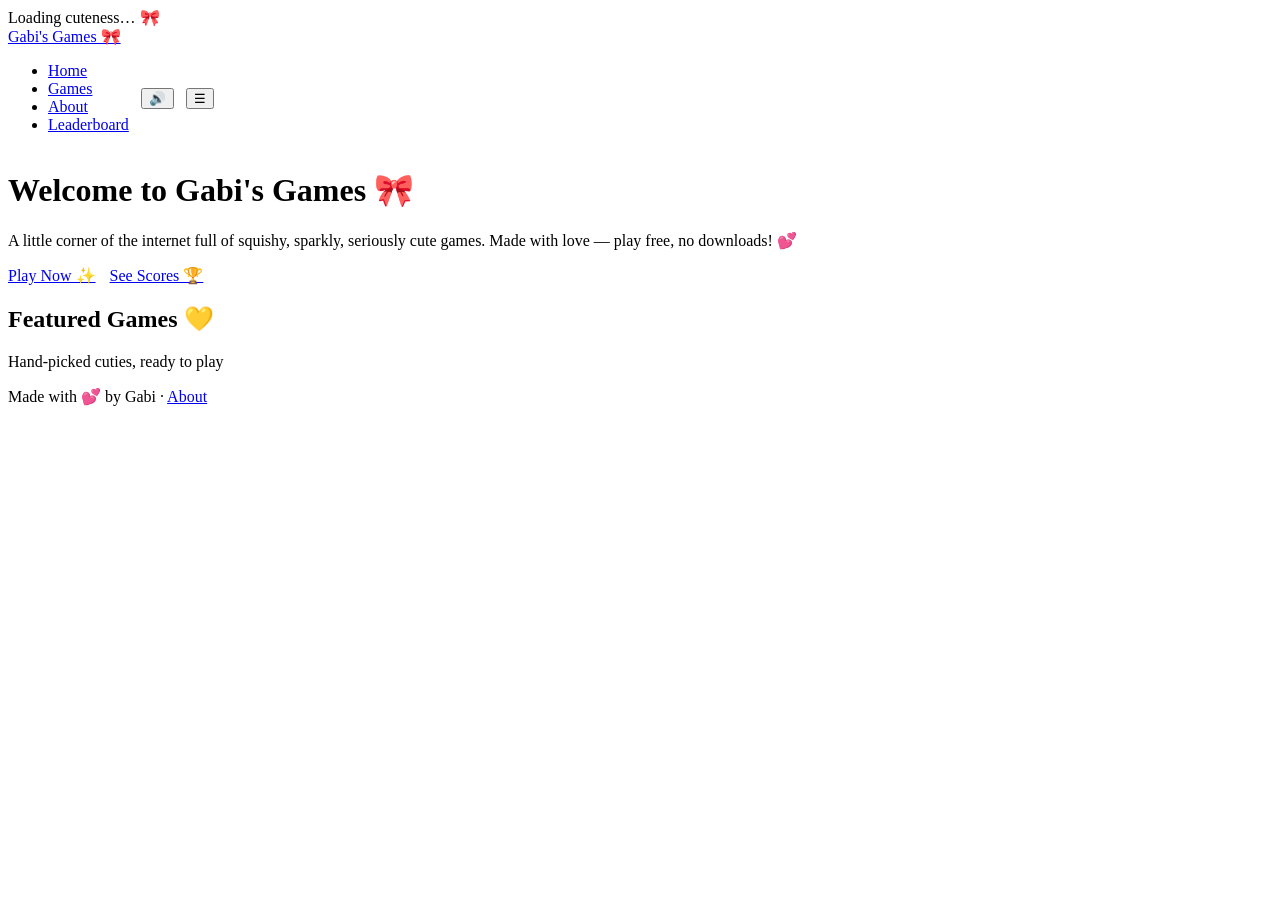
==== index.html @ e1b0ac3e "Add initial index.html for Gabi's Games" ====
<!DOCTYPE html>
<html lang="en">
<head>
  <meta charset="UTF-8">
  <meta name="viewport" content="width=device-width, initial-scale=1.0">
  <!-- ===== SEO + SOCIAL META (edit text/URLs to match your site) ===== -->
  <title>Gabi's Games 🎀 — Cute Browser Games</title>
  <meta name="description" content="Gabi's Games — a collection of adorable, free browser games. Play Squishy Butter Escape and climb the leaderboard!">
  <meta property="og:title" content="Gabi's Games 🎀">
  <meta property="og:description" content="Adorable free browser games. Play now & climb the leaderboard!">
  <meta property="og:type" content="website">
  <meta property="og:image" content="https://YOUR-USERNAME.github.io/gabis-games/og-image.png">
  <meta name="theme-color" content="#FFC0CB">
  <!-- ===== Fonts ===== -->
  <link rel="preconnect" href="https://fonts.googleapis.com">
  <link rel="preconnect" href="https://fonts.gstatic.com" crossorigin>
  <link href="https://fonts.googleapis.com/css2?family=Baloo+2:wght@500;700&family=Quicksand:wght@500;600;700&display=swap" rel="stylesheet">
  <link rel="stylesheet" href="css/styles.css">
</head>
<body>
  <!-- Cute loading animation -->
  <div id="loader"><div class="loader-cube"></div><div class="loader-text">Loading cuteness… 🎀</div></div>

  <!-- Navigation (copy this same <nav> onto every page; change 'active') -->
  <nav class="nav">
    <a class="nav__logo" href="index.html">Gabi's Games 🎀</a>
    <div style="display:flex;align-items:center;gap:12px">
      <ul class="nav__links">
        <li><a class="active" href="index.html">Home</a></li>
        <li><a href="games.html">Games</a></li>
        <li><a href="about.html">About</a></li>
        <li><a href="leaderboard.html">Leaderboard</a></li>
      </ul>
      <button class="mute-btn" aria-label="Toggle sound">🔊</button>
      <button class="nav__toggle" aria-label="Menu">☰</button>
    </div>
  </nav>

  <main>
    <!-- HERO -->
    <header class="hero">
      <div class="float float--1"></div><div class="float float--2"></div><div class="float float--3"></div>
      <h1>Welcome to <span class="grad">Gabi's Games</span> 🎀</h1>
      <p>A little corner of the internet full of squishy, sparkly, seriously cute games. Made with love — play free, no downloads! 💕</p>
      <a class="btn" href="games.html">Play Now ✨</a>
      <a class="btn btn--ghost" href="leaderboard.html" style="margin-left:10px">See Scores 🏆</a>
    </header>

    <!-- FEATURED GAMES (auto-filled from config.js) -->
    <section class="section">
      <h2 class="section__title">Featured Games 💛</h2>
      <p class="section__sub">Hand-picked cuties, ready to play</p>
      <div class="cards" id="featured-cards"></div>
    </section>
  </main>

  <footer class="footer">Made with 💕 by Gabi · <a href="about.html">About</a></footer>

  <!-- Scripts (order matters: config first) -->
  <script src="js/config.js"></script>
  <script src="js/audio.js"></script>
  <script src="js/leaderboard.js"></script>
  <script src="js/main.js"></script>
</body>
</html>
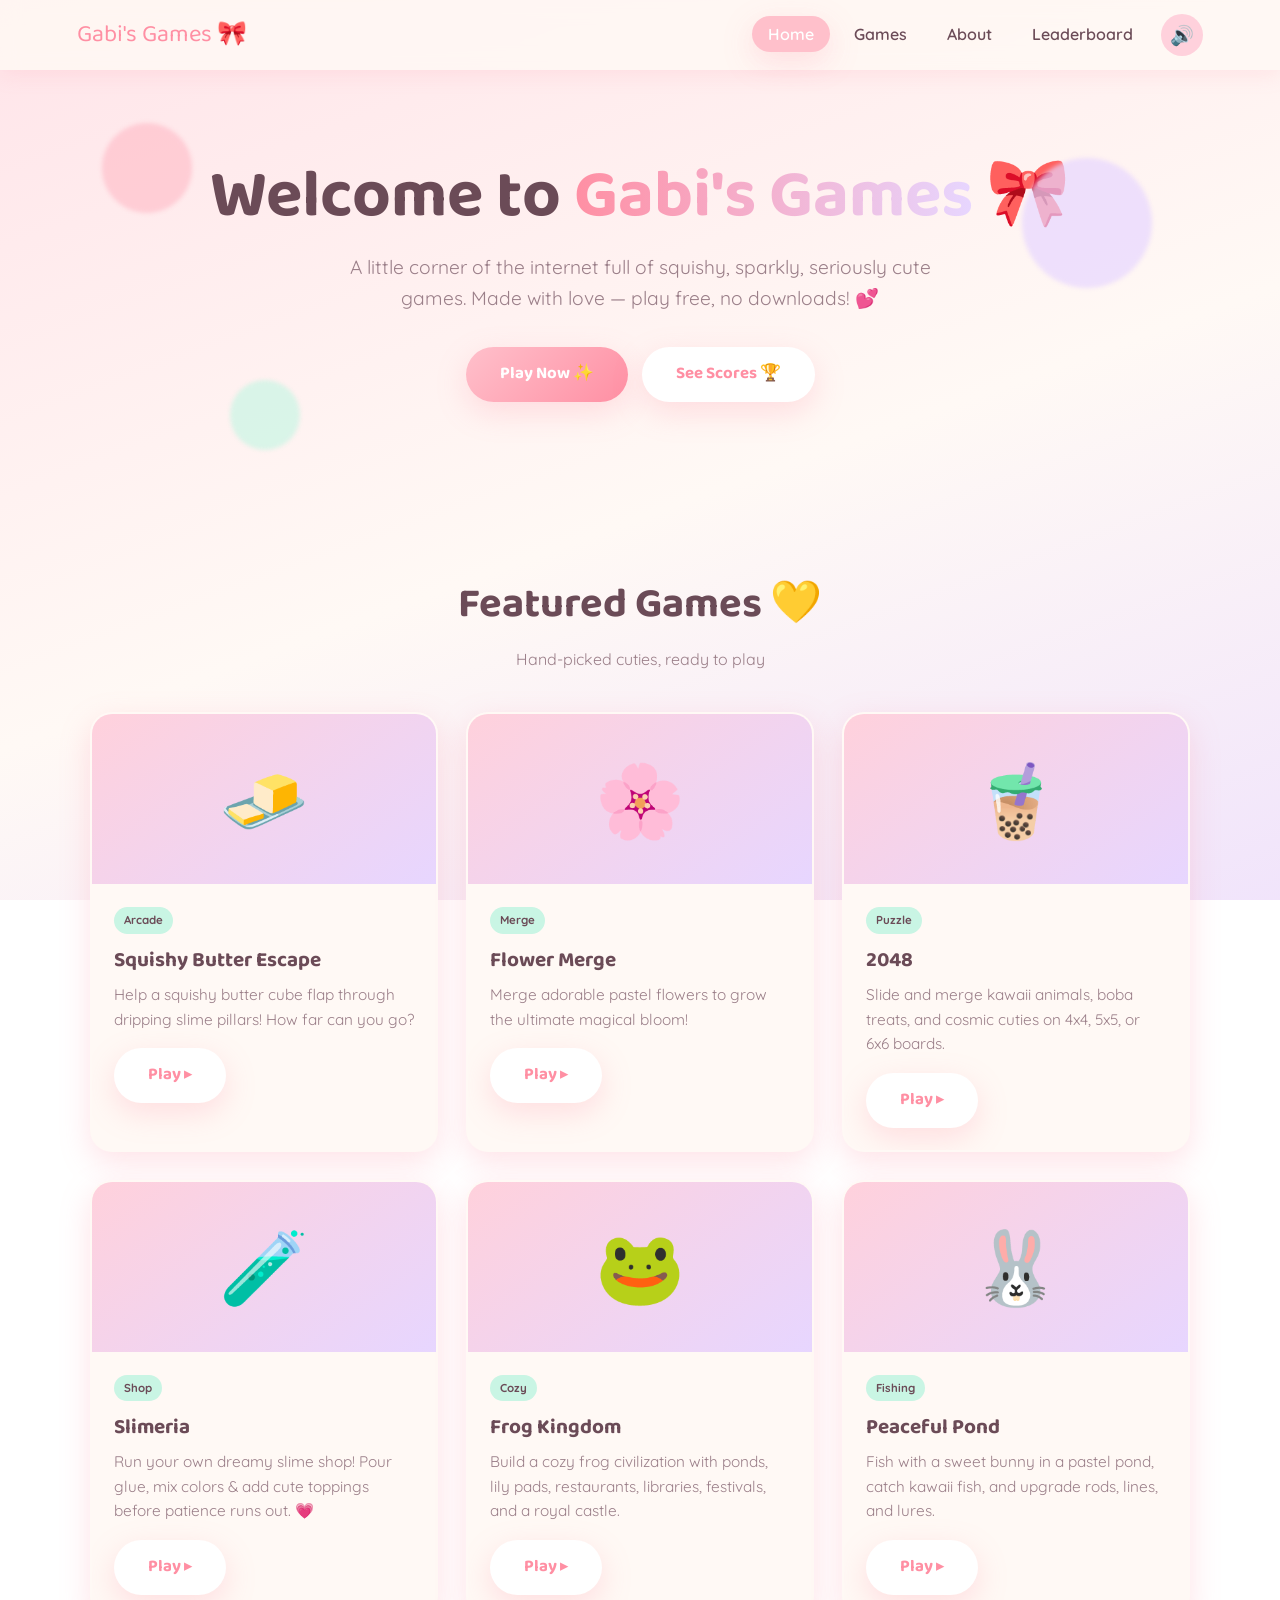
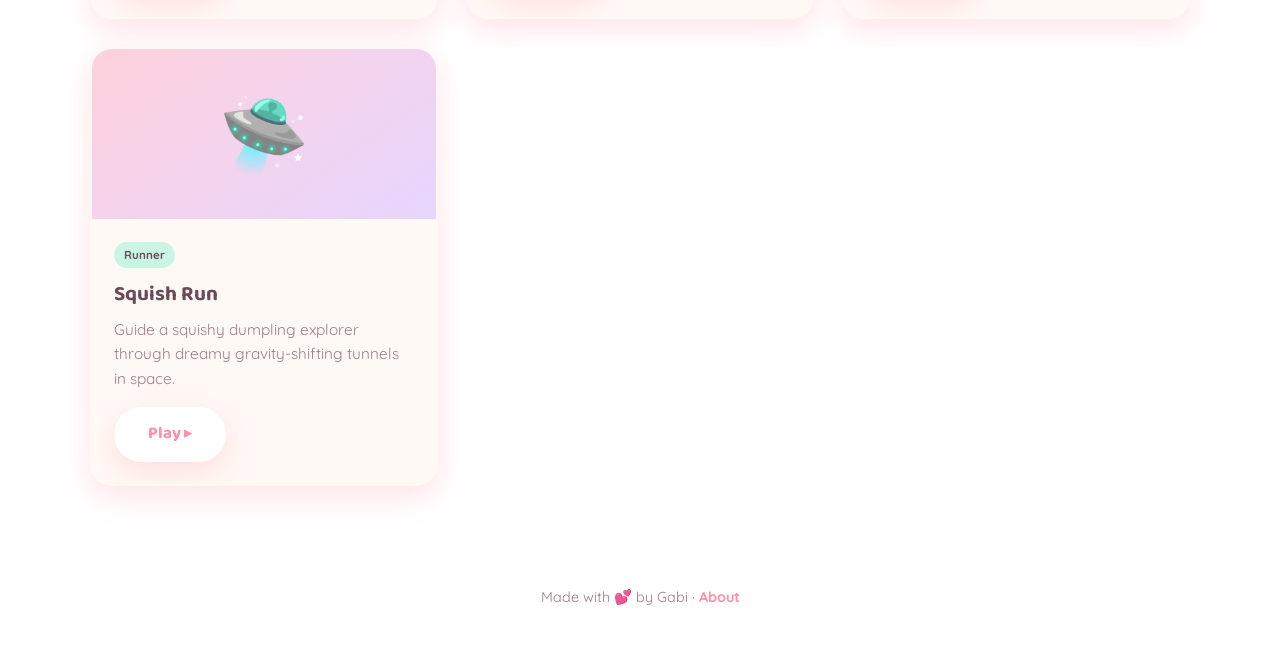
==== commit d256b189: "Rebuild Squish Run gravity runner" ====
--- a/index.html
+++ b/index.html
@@ -57,7 +57,7 @@
   <footer class="footer">Made with 💕 by Gabi · <a href="about.html">About</a></footer>
 
   <!-- Scripts (order matters: config first) -->
-  <script src="js/config.js"></script>
+  <script src="js/config.js?v=20260712"></script>
   <script src="js/audio.js"></script>
   <script src="js/leaderboard.js"></script>
   <script src="js/main.js"></script>
--- a/css/styles.css
+++ b/css/styles.css
@@ -0,0 +1,236 @@
+/* ============================================================
+   GABI'S GAMES — MAIN STYLESHEET 🎀
+   ------------------------------------------------------------
+   💡 HOW TO CHANGE COLORS: edit the variables in :root below.
+   Everything on the site pulls from these, so one change here
+   updates the whole website.
+   ============================================================ */
+
+:root {
+  /* ---- PASTEL PINK PALETTE (change these to re-theme!) ---- */
+  --pink-blush:  #FFE4E9;  /* lightest — page backgrounds        */
+  --pink-soft:   #FFD1DC;  /* main pastel pink                    */
+  --pink-rose:   #FFC0CB;  /* classic pink — buttons/cards        */
+  --pink-deep:   #FF8FA3;  /* accent for hovers/highlights        */
+  --lavender:    #E7D6FF;  /* soft complementary accent           */
+  --mint:        #C9F5E4;  /* soft complementary accent           */
+  --cream:       #FFF9F5;  /* card / panel background             */
+  --ink:         #6B4B57;  /* readable warm brown text (not black)*/
+  --ink-soft:    #9B7F89;  /* secondary text                      */
+  --white:       #FFFFFF;
+
+  /* ---- Typography ---- */
+  --font-head: 'Baloo 2', system-ui, sans-serif;  /* rounded, cute */
+  --font-body: 'Quicksand', system-ui, sans-serif;/* clean, rounded */
+
+  /* ---- Shape & motion ---- */
+  --radius: 22px;
+  --shadow: 0 10px 30px rgba(255, 143, 163, 0.25);
+  --shadow-lift: 0 16px 40px rgba(255, 143, 163, 0.38);
+  --transition: 0.28s cubic-bezier(0.34, 1.56, 0.64, 1); /* springy */
+}
+
+/* ---- RESET ---- */
+* { margin: 0; padding: 0; box-sizing: border-box; }
+html { scroll-behavior: smooth; }
+body {
+  font-family: var(--font-body);
+  color: var(--ink);
+  background: linear-gradient(160deg, var(--pink-blush) 0%, var(--cream) 55%, var(--lavender) 130%);
+  background-attachment: fixed;
+  min-height: 100vh;
+  line-height: 1.6;
+  overflow-x: hidden;
+}
+h1, h2, h3 { font-family: var(--font-head); font-weight: 700; color: var(--ink); }
+a { color: var(--pink-deep); text-decoration: none; }
+
+/* ============================================================
+   CUTE LOADING ANIMATION (shown until page + assets are ready)
+   ============================================================ */
+#loader {
+  position: fixed; inset: 0; z-index: 9999;
+  background: var(--pink-blush);
+  display: flex; flex-direction: column; align-items: center; justify-content: center;
+  gap: 18px; transition: opacity 0.5s ease, visibility 0.5s ease;
+}
+#loader.hidden { opacity: 0; visibility: hidden; }
+.loader-cube {
+  width: 60px; height: 60px; border-radius: 16px;
+  background: linear-gradient(145deg, #FFE08A, #FFC93C); /* butter yellow */
+  box-shadow: var(--shadow);
+  animation: squishBounce 0.9s infinite;
+  position: relative;
+}
+.loader-cube::before, .loader-cube::after { /* cute eyes */
+  content: ''; position: absolute; top: 22px; width: 8px; height: 8px;
+  background: var(--ink); border-radius: 50%;
+}
+.loader-cube::before { left: 16px; } .loader-cube::after { right: 16px; }
+.loader-text { font-family: var(--font-head); color: var(--pink-deep); font-size: 1.1rem; }
+@keyframes squishBounce {
+  0%,100% { transform: translateY(0) scale(1,1); }
+  30%     { transform: translateY(-24px) scale(0.9,1.1); }
+  55%     { transform: translateY(0) scale(1.15,0.85); } /* squish on land */
+  70%     { transform: translateY(0) scale(1,1); }
+}
+
+/* ============================================================
+   NAVIGATION BAR
+   ============================================================ */
+.nav {
+  position: sticky; top: 0; z-index: 100;
+  display: flex; align-items: center; justify-content: space-between;
+  padding: 14px 6vw;
+  background: rgba(255, 249, 245, 0.82);
+  backdrop-filter: blur(10px);
+  box-shadow: 0 4px 20px rgba(255,143,163,0.15);
+}
+.nav__logo { font-family: var(--font-head); font-size: 1.5rem; color: var(--pink-deep); }
+.nav__links { display: flex; gap: 8px; list-style: none; align-items: center; }
+.nav__links a {
+  padding: 8px 16px; border-radius: 999px; color: var(--ink);
+  font-weight: 600; transition: var(--transition);
+}
+.nav__links a:hover, .nav__links a.active {
+  background: var(--pink-rose); color: var(--white);
+  box-shadow: var(--shadow); transform: translateY(-2px);
+}
+.nav__toggle { display: none; font-size: 1.6rem; background: none; border: none; cursor: pointer; color: var(--pink-deep); }
+
+/* ---- Mute button (top-right, on every page) ---- */
+.mute-btn {
+  border: none; cursor: pointer; font-size: 1.2rem;
+  width: 42px; height: 42px; border-radius: 50%;
+  background: var(--pink-soft); color: var(--ink);
+  transition: var(--transition);
+}
+.mute-btn:hover { transform: scale(1.1) rotate(-8deg); box-shadow: var(--shadow); }
+
+/* ============================================================
+   PAGE TRANSITIONS + fade-in-on-scroll
+   ============================================================ */
+main { animation: pageIn 0.5s ease both; }
+@keyframes pageIn { from { opacity: 0; transform: translateY(12px); } to { opacity: 1; transform: none; } }
+.reveal { opacity: 0; transform: translateY(30px); transition: opacity 0.6s ease, transform 0.6s ease; }
+.reveal.visible { opacity: 1; transform: none; }
+
+/* ============================================================
+   HERO (Home)
+   ============================================================ */
+.hero {
+  position: relative; text-align: center;
+  padding: 90px 6vw 110px; overflow: hidden;
+}
+.hero h1 { font-size: clamp(2.4rem, 6vw, 4.2rem); line-height: 1.1; }
+.hero h1 .grad {
+  background: linear-gradient(90deg, var(--pink-deep), var(--lavender));
+  -webkit-background-clip: text; background-clip: text; color: transparent;
+}
+.hero p { font-size: 1.2rem; color: var(--ink-soft); max-width: 620px; margin: 18px auto 34px; }
+
+/* Floating decorative blobs (pure CSS, GPU-friendly transforms) */
+.float {
+  position: absolute; border-radius: 50%; filter: blur(2px);
+  opacity: 0.7; will-change: transform;
+  animation: floaty 7s ease-in-out infinite;
+}
+.float--1 { width: 90px;  height: 90px;  background: var(--pink-rose);  top: 12%; left: 8%;  }
+.float--2 { width: 130px; height: 130px; background: var(--lavender);   top: 20%; right: 10%; animation-delay: 1.5s; }
+.float--3 { width: 70px;  height: 70px;  background: var(--mint);       bottom: 14%; left: 18%; animation-delay: 3s; }
+@keyframes floaty {
+  0%,100% { transform: translateY(0) translateX(0); }
+  50%     { transform: translateY(-26px) translateX(10px); }
+}
+
+/* Sparkles are injected by main.js and animated here */
+.sparkle {
+  position: absolute; width: 10px; height: 10px; pointer-events: none;
+  background: radial-gradient(circle, #fff 0%, var(--pink-soft) 70%, transparent 72%);
+  border-radius: 50%; opacity: 0; will-change: transform, opacity;
+  animation: twinkle 2.4s ease-in-out infinite;
+}
+@keyframes twinkle {
+  0%,100% { opacity: 0; transform: scale(0.4); }
+  50%     { opacity: 1; transform: scale(1.3); }
+}
+
+/* ============================================================
+   BUTTONS
+   ============================================================ */
+.btn {
+  display: inline-block; cursor: pointer; border: none;
+  font-family: var(--font-head); font-weight: 700; font-size: 1.05rem;
+  padding: 14px 34px; border-radius: 999px; color: var(--white);
+  background: linear-gradient(135deg, var(--pink-rose), var(--pink-deep));
+  box-shadow: var(--shadow); transition: var(--transition);
+}
+.btn:hover { transform: translateY(-3px) scale(1.04); box-shadow: var(--shadow-lift); }
+.btn:active { transform: translateY(1px) scale(0.98); } /* bouncy press */
+.btn--ghost { background: var(--white); color: var(--pink-deep); }
+
+/* ============================================================
+   GAME CARDS
+   ============================================================ */
+.section { padding: 60px 6vw; }
+.section__title { text-align: center; font-size: clamp(1.8rem, 4vw, 2.6rem); margin-bottom: 8px; }
+.section__sub { text-align: center; color: var(--ink-soft); margin-bottom: 40px; }
+.cards { display: grid; grid-template-columns: repeat(auto-fit, minmax(260px, 1fr)); gap: 28px; max-width: 1100px; margin: 0 auto; }
+.card {
+  background: var(--cream); border-radius: var(--radius); overflow: hidden;
+  box-shadow: var(--shadow); transition: var(--transition);
+  border: 2px solid transparent;
+}
+.card:hover { transform: translateY(-8px); box-shadow: var(--shadow-lift); border-color: var(--pink-rose); }
+.card__thumb {
+  height: 170px; display: flex; align-items: center; justify-content: center;
+  font-size: 4.5rem; background: linear-gradient(145deg, var(--pink-soft), var(--lavender));
+}
+.card__body { padding: 22px; }
+.card__body h3 { font-size: 1.3rem; margin-bottom: 6px; }
+.card__body p { color: var(--ink-soft); font-size: 0.96rem; margin-bottom: 16px; min-height: 48px; }
+.badge { display:inline-block; background: var(--mint); color: var(--ink); font-size:0.72rem; font-weight:700; padding:4px 10px; border-radius:999px; margin-bottom:10px; }
+
+/* ============================================================
+   LEADERBOARD TABLE
+   ============================================================ */
+.lb-wrap { max-width: 640px; margin: 0 auto; background: var(--cream); border-radius: var(--radius); box-shadow: var(--shadow); overflow: hidden; }
+.lb-tabs { display:flex; gap:6px; justify-content:center; margin: 0 auto 24px; flex-wrap:wrap; }
+.lb-tabs button { border:none; cursor:pointer; padding:8px 18px; border-radius:999px; background:var(--white); color:var(--ink); font-weight:700; font-family:var(--font-body); }
+.lb-tabs button.active { background:var(--pink-rose); color:var(--white); }
+table { width: 100%; border-collapse: collapse; }
+th, td { padding: 14px 18px; text-align: left; }
+thead { background: var(--pink-rose); color: var(--white); }
+tbody tr:nth-child(even) { background: rgba(255,209,220,0.25); }
+tbody tr:first-child td { font-weight: 700; color: var(--pink-deep); } /* #1 highlight */
+.rank-medal { font-size: 1.1rem; }
+.lb-status { text-align:center; color:var(--ink-soft); padding: 18px; }
+
+/* ============================================================
+   FOOTER
+   ============================================================ */
+.footer { text-align: center; padding: 40px 6vw; color: var(--ink-soft); font-size: 0.9rem; }
+.footer a { font-weight: 700; }
+
+/* ============================================================
+   ABOUT
+   ============================================================ */
+.about { max-width: 720px; margin: 0 auto; background: var(--cream); padding: 40px; border-radius: var(--radius); box-shadow: var(--shadow); }
+.about p { margin-bottom: 16px; }
+
+/* ============================================================
+   RESPONSIVE (mobile)
+   ============================================================ */
+@media (max-width: 720px) {
+  .nav__toggle { display: block; }
+  .nav__links {
+    position: absolute; top: 68px; right: 6vw; flex-direction: column;
+    background: var(--cream); padding: 14px; border-radius: var(--radius);
+    box-shadow: var(--shadow); display: none;
+  }
+  .nav__links.open { display: flex; }
+}
+/* Respect users who prefer less motion */
+@media (prefers-reduced-motion: reduce) {
+  *, *::before, *::after { animation: none !important; transition: none !important; }
+}
